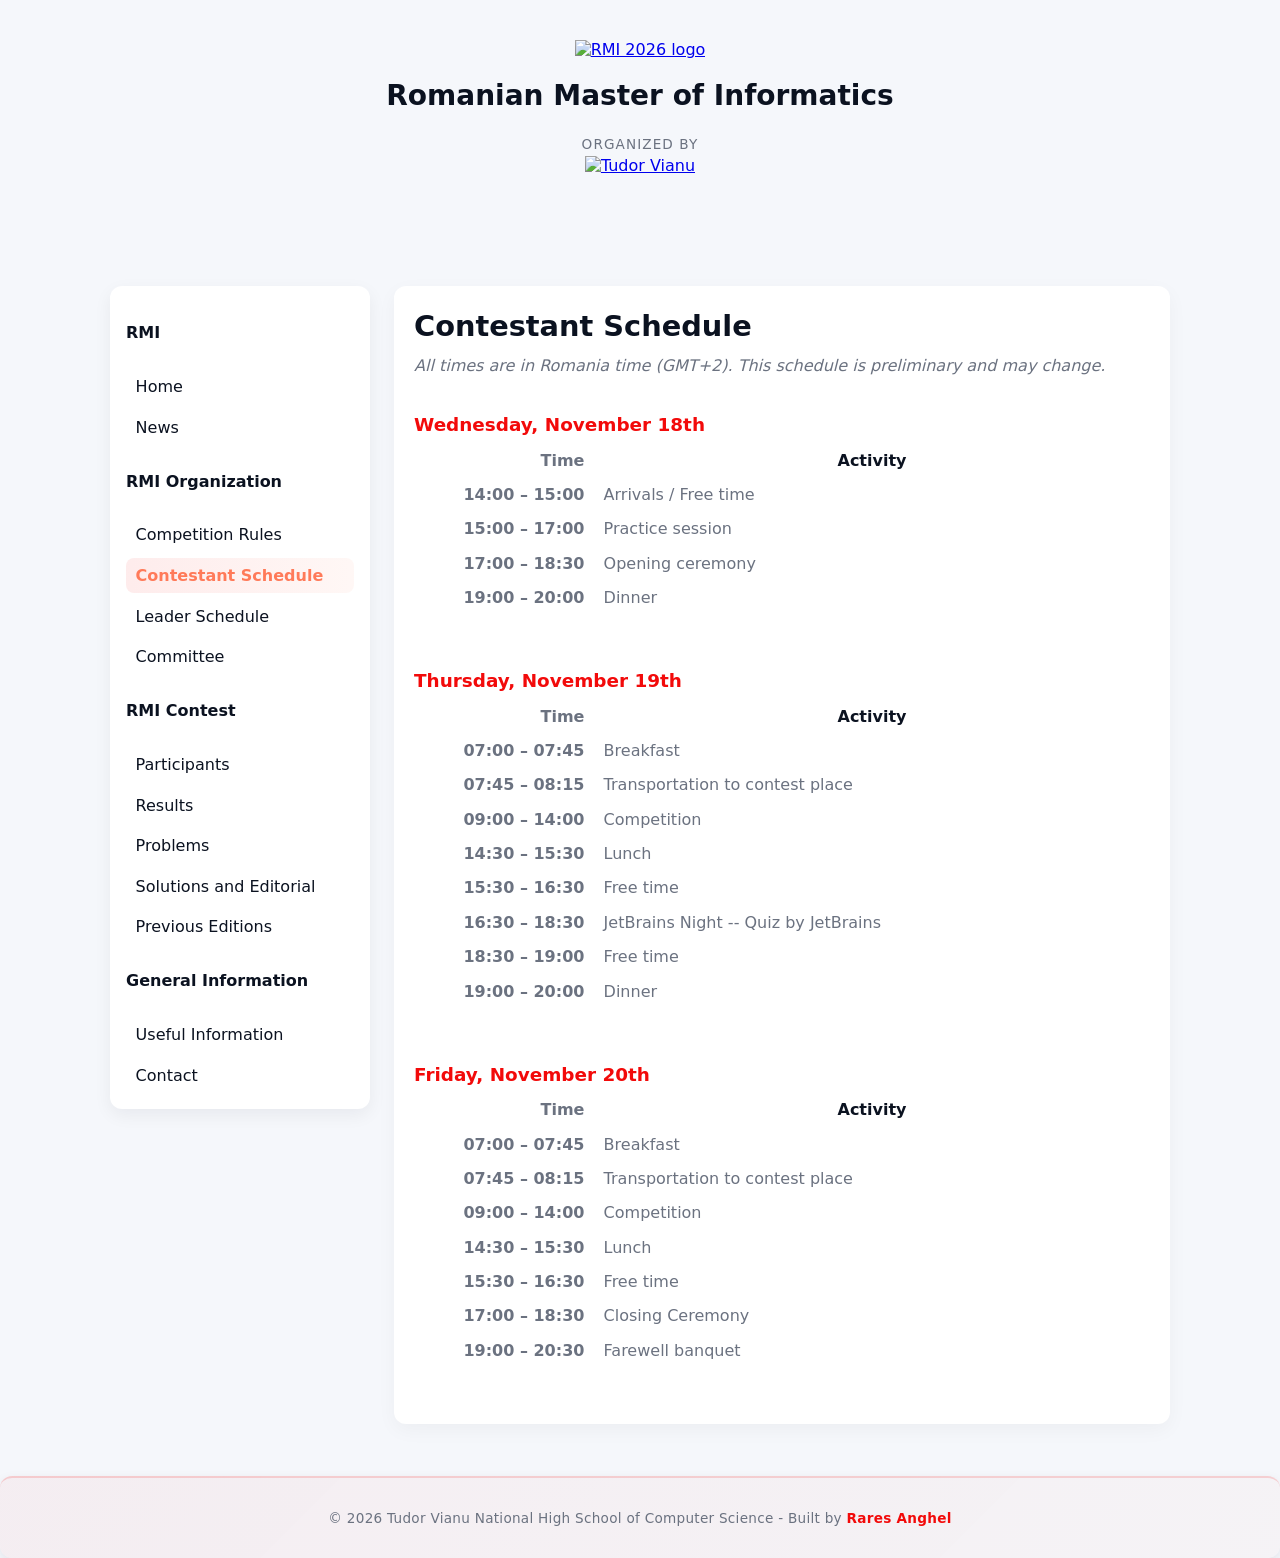
==== rmi_2026/contestants.html @ 2519a8c5 "Program: Talk for Coaches (leaderi) și JetBrains Night - Quiz (concurenți), joi (#39) Claude-Session" ====
<!doctype html>
<html lang="en">
  <head>
    <meta charset="UTF-8">
    <meta name="viewport" content="width=device-width, initial-scale=1">
    <meta name="theme-color" content="#261C4A">

    <title>Contestant Schedule | RMI 2026</title>

    <meta name="description" content="Day-by-day schedule for RMI 2026 contestants, November 18th-20th, 2026, Bucharest.">
    <meta name="robots" content="index, follow">
    <meta name="author" content="Colegiul Național de Informatică &#34;Tudor Vianu&#34;">
    <meta name="keywords" content="RMI, Romanian Master of Informatics, RMI 2026, informatics competition, Bucharest, Tudor Vianu">
    <link rel="canonical" href="https://rmi.lbi.ro/rmi_2026/contestants.html">
    <link rel="alternate" hreflang="en" href="https://rmi.lbi.ro/rmi_2026/contestants.html">

    <link rel="stylesheet" href="assets/css/style.css">

    <link rel="apple-touch-icon" sizes="180x180" href="apple-touch-icon.png">
    <link rel="icon" href="assets/organisers/vianu.png" type="image/png">
    <link rel="manifest" href="site.webmanifest">
    <meta name="msapplication-TileColor" content="#261C4A">

    <link rel="preconnect" href="https://fonts.googleapis.com">
    <link rel="preconnect" href="https://fonts.gstatic.com" crossorigin>
    <link href="https://fonts.googleapis.com/css2?family=Space+Grotesk:wght@400;500;600;700&display=swap" rel="stylesheet">

    <script type="application/ld+json">
{
  "@context": "https://schema.org",
  "@graph": [
    {
      "@type": "BreadcrumbList",
      "itemListElement": [
        {
          "@type": "ListItem",
          "position": 1,
          "name": "Home",
          "item": "https://rmi.lbi.ro/rmi_2026/"
        },
        {
          "@type": "ListItem",
          "position": 2,
          "name": "Contestant Schedule",
          "item": "https://rmi.lbi.ro/rmi_2026/contestants.html"
        }
      ]
    }
  ]
}
    </script>

    <meta property="og:type" content="website">
    <meta property="og:site_name" content="Romanian Master of Informatics 2026">
    <meta property="og:title" content="Contestant Schedule | Romanian Master of Informatics 2026">
    <meta property="og:description" content="Day-by-day schedule for RMI 2026 contestants, November 18th-20th, 2026, Bucharest.">
    <meta property="og:url" content="https://rmi.lbi.ro/rmi_2026/contestants.html">
    <meta property="og:image" content="https://rmi.lbi.ro/rmi_2026/assets/organisers/vianu.png">

    <meta name="twitter:card" content="summary_large_image">
    <meta name="twitter:title" content="Contestant Schedule | Romanian Master of Informatics 2026">
    <meta name="twitter:description" content="Day-by-day schedule for RMI 2026 contestants, November 18th-20th, 2026, Bucharest.">
    <meta name="twitter:image" content="https://rmi.lbi.ro/rmi_2026/assets/organisers/vianu.png">
  </head>
  <body>
    <header class="site-header">
      <div class="container header-inner">
        <a href="index.html"><img src="static/assets/logo.svg" alt="RMI 2026 logo" class="logo"></a>
        <div class="site-title">Romanian Master of Informatics</div>
        <div class="organised-by">
          <div class="by-label">Organized By</div>
          <a href="https://portal.lbi.ro" target="_blank" rel="noopener">
            <img src="assets/organisers/vianu.png" alt="Tudor Vianu" class="vianu-logo">
          </a>
        </div>
      </div>
    </header>

    <div class="container layout">
      <button id="nav-toggle" class="nav-toggle" aria-controls="site-nav" aria-expanded="false" aria-label="Toggle navigation">☰</button>
      <nav id="site-nav" class="site-nav" aria-label="Main navigation">
        <div id="nav-list" class="nav-groups">
          <h4>RMI</h4>
          <ul class="nav-group">
            <li><a href="index.html">Home</a></li>
            <li><a href="news.html">News</a></li>
          </ul>
          <h4>RMI Organization</h4>
          <ul class="nav-group">
            <li><a href="rules.html">Competition Rules</a></li>
            <li><a href="contestants.html" class="active" aria-current="page">Contestant Schedule</a></li>
            <li><a href="leaders.html">Leader Schedule</a></li>
            <li><a href="committee.html">Committee</a></li>
          </ul>
          <h4>RMI Contest</h4>
          <ul class="nav-group">
            <li><a href="participants.html">Participants</a></li>
            <li><a href="results.html">Results</a></li>
            <li><a href="problems.html">Problems</a></li>
            <li><a href="solutions.html">Solutions and Editorial</a></li>
            <li><a href="previous.html">Previous Editions</a></li>
          </ul>
          <h4>General Information</h4>
          <ul class="nav-group">
            <li><a href="useful-information.html">Useful Information</a></li>
            <li><a href="contact.html">Contact</a></li>
          </ul>
        </div>
      </nav>

      <main id="content" class="content">
        <section id="rendered" class="rendered">
        <h1>Contestant Schedule</h1>
        <p><em>All times are in Romania time (GMT+2). This schedule is preliminary and may change.</em></p>
        <section class="schedule-day">
          <h3>Wednesday, November 18th</h3>
          <table class="schedule-table" aria-label="Wednesday schedule">
            <thead><tr><th class="time">Time</th><th class="desc">Activity</th></tr></thead>
            <tbody>
              <tr><td class="time"><strong>14:00 – 15:00</strong></td><td class="desc">Arrivals / Free time</td></tr>
              <tr><td class="time"><strong>15:00 – 17:00</strong></td><td class="desc">Practice session</td></tr>
              <tr><td class="time"><strong>17:00 – 18:30</strong></td><td class="desc">Opening ceremony</td></tr>
              <tr><td class="time"><strong>19:00 – 20:00</strong></td><td class="desc">Dinner</td></tr>
            </tbody>
          </table>
        </section>

        <section class="schedule-day">
          <h3>Thursday, November 19th</h3>
          <table class="schedule-table" aria-label="Thursday schedule">
            <thead><tr><th class="time">Time</th><th class="desc">Activity</th></tr></thead>
            <tbody>
              <tr><td class="time"><strong>07:00 – 07:45</strong></td><td class="desc">Breakfast</td></tr>
              <tr><td class="time"><strong>07:45 – 08:15</strong></td><td class="desc">Transportation to contest place</td></tr>
              <tr><td class="time"><strong>09:00 – 14:00</strong></td><td class="desc">Competition</td></tr>
              <tr><td class="time"><strong>14:30 – 15:30</strong></td><td class="desc">Lunch</td></tr>
              <tr><td class="time"><strong>15:30 – 16:30</strong></td><td class="desc">Free time</td></tr>
              <tr><td class="time"><strong>16:30 – 18:30</strong></td><td class="desc">JetBrains Night -- Quiz by JetBrains</td></tr>
              <tr><td class="time"><strong>18:30 – 19:00</strong></td><td class="desc">Free time</td></tr>
              <tr><td class="time"><strong>19:00 – 20:00</strong></td><td class="desc">Dinner</td></tr>
            </tbody>
          </table>
        </section>

        <section class="schedule-day">
          <h3>Friday, November 20th</h3>
          <table class="schedule-table" aria-label="Friday schedule">
            <thead><tr><th class="time">Time</th><th class="desc">Activity</th></tr></thead>
            <tbody>
              <tr><td class="time"><strong>07:00 – 07:45</strong></td><td class="desc">Breakfast</td></tr>
              <tr><td class="time"><strong>07:45 – 08:15</strong></td><td class="desc">Transportation to contest place</td></tr>
              <tr><td class="time"><strong>09:00 – 14:00</strong></td><td class="desc">Competition</td></tr>
              <tr><td class="time"><strong>14:30 – 15:30</strong></td><td class="desc">Lunch</td></tr>
              <tr><td class="time"><strong>15:30 – 16:30</strong></td><td class="desc">Free time</td></tr>
              <tr><td class="time"><strong>17:00 – 18:30</strong></td><td class="desc">Closing Ceremony</td></tr>
              <tr><td class="time"><strong>19:00 – 20:30</strong></td><td class="desc">Farewell banquet</td></tr>
            </tbody>
          </table>
        </section>
        </section>
      </main>
    </div>

    <footer class="site-footer">&copy; 2026 Tudor Vianu National High School of Computer Science - Built by <a href="https://linkedin.com/in/raresanghel" target="_blank" rel="noopener" title="Visit Rares Anghel's LinkedIn profile">Rares Anghel</a></footer>

    <script src="assets/js/main.js" defer></script>
  </body>
</html>
---- rmi_2026/assets/css/style.css ----
:root {
	/* Modern light palette: clean cards, soft accents */
	--bg: #f5f7fb;
	/* page background */
	--card: #ffffff;
	/* card / panel background */
	--muted: #6b7280;
	/* subdued text */
	--text: #0b1220;
	/* main body text */
	--accent: #ff7a59;
	/* warm accent (orange) */
	--accent-2: #F20A0A;
	/* red secondary accent */
	--glass: rgba(11, 18, 32, 0.04);
	--radius: 12px;
	--max-width: 1100px;
}

* {
	box-sizing: border-box
}

html,
body {
	height: 100%
}

body {
	margin: 0;
	font-family: Inter, ui-sans-serif, system-ui, -apple-system, 'Segoe UI', Roboto, 'Helvetica Neue', Arial;
	background: var(--bg);
	color: var(--text);
	-webkit-font-smoothing: antialiased;
	-moz-osx-font-smoothing: grayscale;
}

.container {
	max-width: var(--max-width);
	margin: 0 auto;
	padding: 1.25rem
}

.site-header {
	padding: 1.25rem 0;
	display: flex;
	justify-content: center
}

.site-header .logo {
	height: auto;
	width: min(100%, 640px);
	flex: 0 0 auto
}

.site-title {
	font-size: 1.75rem;
	margin: 0;
	font-weight: 700;
	color: var(--text);
	text-align: center;
	margin-top: .5rem
}

.header-inner {
	display: flex;
	flex-direction: column;
	align-items: center;
	gap: .75rem
}

.organised-by {
	display: flex;
	flex-direction: column;
	align-items: center;
	gap: .25rem;
	margin-top: .75rem
}

.by-label {
	font-size: .85rem;
	color: var(--muted);
	text-transform: uppercase;
	letter-spacing: .08em
}

.vianu-logo {
	height: 70px;
	display: block
}

.layout {
	display: grid;
	grid-template-columns: 260px 1fr;
	gap: 1.5rem;
	align-items: start
}

.site-nav {
	background: var(--card);
	padding: 1rem;
	border-radius: var(--radius);
	box-shadow: 0 6px 18px rgba(11, 18, 32, 0.06)
}

.site-nav h3 {
	margin: 0 0 .5rem 0;
	font-size: .95rem;
	color: var(--muted)
}

.site-nav ul {
	list-style: none;
	padding: 0;
	margin: 0;
	display: flex;
	flex-direction: column;
	gap: .35rem
}

.site-nav a {
	display: block;
	padding: .5rem .6rem;
	border-radius: 8px;
	color: var(--text);
	text-decoration: none
}

.site-nav a:hover {
	background: linear-gradient(90deg, rgba(242, 10, 10, 0.06), rgba(255, 122, 89, 0.04));
	color: var(--accent);
	cursor: pointer;
}

.site-nav a.active {
	background: linear-gradient(90deg, rgba(242, 10, 10, 0.08), rgba(255, 122, 89, 0.06));
	color: var(--accent);
	font-weight: 600;
}

.content {
	background: var(--card);
	padding: 1.25rem;
	border-radius: var(--radius);
	box-shadow: 0 6px 20px rgba(11, 18, 32, 0.04)
}

/* Markdown content styles */
.content h1 {
	font-size: 1.8rem;
	margin: .2rem 0 .6rem 0
}

.content h2 {
	font-size: 1.35rem;
	margin: .6rem 0 .5rem 0;
	color: var(--accent-2)
}

.content .coming-soon-note {
	font-style: italic;
	font-size: 1.15rem
}

.content h3 {
	font-size: 1.15rem;
	margin: .45rem 0 .65rem 0;
	color: var(--accent-2);
	font-weight: 700
}

.content p {
	line-height: 1.65;
	color: var(--muted);
	margin: 0 0 1rem 0
}

.content a {
	color: var(--accent);
	text-decoration: none
}

.content ul {
	padding-left: 1.25rem;
	margin: 0 0 1rem 0
}

.content li {
	margin: .4rem 0
}

.content pre {
	background: #07111a;
	padding: 1rem;
	border-radius: 8px;
	overflow: auto;
	color: #cbd5e1
}

.content code {
	background: rgba(255, 255, 255, 0.03);
	padding: .15rem .35rem;
	border-radius: 6px;
	color: #f8fafc
}

blockquote {
	border-left: 3px solid rgba(242, 10, 10, 0.12);
	padding: .4rem 1rem;
	color: var(--muted);
	margin: 0 0 1rem 0;
	background: linear-gradient(90deg, rgba(242, 10, 10, 0.02), transparent)
}

.site-footer {
	border-top: 2px solid rgba(242, 10, 10, 0.15);
	padding: 2rem 0;
	text-align: center;
	color: var(--muted);
	margin-top: 2rem;
	background: linear-gradient(135deg, rgba(242, 10, 10, 0.04), rgba(255, 122, 89, 0.03));
	border-radius: var(--radius);
	font-size: 0.85rem;
	font-weight: 500;
	letter-spacing: 0.02em;
	box-shadow: 0 4px 12px rgba(11, 18, 32, 0.08);
}

.site-footer a {
	color: #F20A0A;
	text-decoration: none;
	font-weight: 600;
}

.site-footer a:hover {
	color: #B80808;
	text-decoration: underline;
}

/* Responsive */
@media (max-width:880px) {
	.layout {
		grid-template-columns: 1fr;
	}

	.site-nav {
		order: 2
	}

	.content {
		order: 1
	}
}

/* Mobile navigation toggle */
.nav-toggle {
	display: none;
	position: fixed;
	right: 1rem;
	top: 1rem;
	z-index: 60;
	background: var(--card);
	color: var(--text);
	border: 0;
	padding: .5rem .75rem;
	border-radius: 10px;
	box-shadow: 0 6px 18px rgba(2, 6, 23, 0.6);
	font-size: 1.2rem;
}

@media (max-width:880px) {
	.nav-toggle {
		display: block
	}

	.site-nav {
		position: fixed;
		left: 0;
		top: 0;
		bottom: 0;
		width: 78%;
		max-width: 320px;
		transform: translateX(-110%);
		transition: transform .28s ease;
		z-index: 50;
		padding: 1.25rem;
		overflow: auto
	}

	.site-nav.open {
		transform: translateX(0)
	}

	.container.layout {
		padding-left: 0;
		padding-right: 0
	}

	body.nav-open {
		overflow: hidden
	}
}

/* Reduce header logo on small screens so it doesn't dominate the viewport */
@media (max-width:520px) {
	.site-header .logo {
		width: 100%
	}
}

/* Overlay shown when mobile nav is open */
.nav-overlay {
	position: fixed;
	inset: 0;
	background: rgba(2, 6, 23, 0.55);
	opacity: 0;
	transition: opacity .25s ease;
	z-index: 45
}

.nav-overlay.visible {
	opacity: 1
}

/* Fluid images and media responsiveness */
img {
	max-width: 100%;
	height: auto;
	display: block
}

.content img {
	border-radius: 8px
}

/* Make tables scrollable on small screens */
.committee-section,
.schedule-day {
	overflow: auto
}

.committee-table,
.schedule-table {
	min-width: 600px
}


/* preview split */
.rendered {
	min-height: 200px
}

/* Committee table styles */
.committee-table {
	width: 100%;
	border-collapse: collapse;
	margin: 0 0 1rem 0
}

.committee-table th,
.committee-table td {
	border: 1px solid rgba(255, 255, 255, 0.04);
	padding: .5rem .75rem;
	text-align: left;
	word-wrap: break-word;
	overflow-wrap: break-word;
}

.committee-table thead th {
	background: linear-gradient(90deg, rgba(96, 165, 250, 0.06), rgba(125, 211, 252, 0.03));
	color: var(--accent);
	font-weight: 700
}

.committee-table tbody tr:nth-child(even) {
	background: rgba(255, 255, 255, 0.01)
}

.committee-table .role {
	width: 22%;
	font-weight: 600;
	color: var(--text)
}

.committee-table .name {
	width: 38%;
	font-weight: 600
}

.committee-table .org {
	color: var(--muted)
}

.committee-section {
	margin-bottom: 1.25rem
}

.committee-section h3 {
	margin-top: 0;
	display: inline-block;
	padding: .25rem .6rem;
	border-radius: 10px;
	background: linear-gradient(90deg, rgba(96, 165, 250, 0.03), rgba(125, 211, 252, 0.01));
	color: var(--accent);
	font-weight: 700;
	letter-spacing: .01em
}

/* Schedule tables */
.schedule-day {
	margin-bottom: 1.25rem
}

.schedule-day h3 {
	margin: 0 0 .5rem 0;
	color: var(--accent-2);
	font-weight: 700
}

.schedule-table {
	width: 100%;
	border-collapse: collapse;
	margin: 0 0 1rem 0
}

.schedule-table th,
.schedule-table td {
	padding: .45rem .6rem;
	border-bottom: 1px solid rgba(255, 255, 255, 0.03);
	word-wrap: break-word;
	overflow-wrap: break-word;
}

.schedule-table th.time,
.schedule-table td.time {
	text-align: right;
	width: 180px;
	color: var(--muted);
	white-space: nowrap
}

.schedule-table td.desc {
	color: var(--muted)
}

/* Powered-by inline block to keep sponsor text and logo on one line on desktop only */
@media (min-width: 521px) {
	.powered-by {
		display: inline-flex;
		align-items: center;
		gap: 0.5rem;
		white-space: nowrap;
	}
	.powered-by img {
		height: 28px;
		width: auto;
		display: inline-block;
	}
}

.schedule-table tbody tr:hover td {
	background: rgba(125, 211, 252, 0.02)
}

/* Sponsor image fit */
.sponsors {
	display: flex;
	gap: 1rem;
	flex-wrap: wrap;
	align-items: center;
	justify-content: center
}

.sponsor-logo {
	max-height: 240px;
	width: auto;
	display: block;
	object-fit: contain
}

/* Auto-scroll sponsors gallery */
.auto-scroll {
	position: relative;
	overflow: hidden;
	height: 6rem;
	width: 100%;
	margin: 2rem 0;
}

.auto-scroll .movable {
	height: 6rem;
	width: max-content;
	position: absolute;
	top: 0;
	left: 0;
	overflow: hidden;
	animation: slide 10s linear infinite;
}

.sponsors-movable {
	animation-duration: 20s;
}

.auto-scroll .movable:hover {
	animation-play-state: paused;
}

@keyframes slide {
	100% {
		transform: translateX(-50%);
	}
}

.auto-scroll img {
	display: inline-block;
	height: 100%;
	width: auto;
	margin: 0 1rem;
	transform: scale(90%);
	transition: .25s transform;
}

.auto-scroll img:hover {
	transform: scale(100%);
}

/* Participants table */
.participants-table-wrap {
	overflow: auto;
	margin: 0 0 1rem 0
}

.participants-table {
	width: 100%;
	border-collapse: collapse;
	min-width: 640px
}

.participants-table th,
.participants-table td {
	padding: .5rem .75rem;
	border-bottom: 1px solid rgba(255, 255, 255, 0.03);
	text-align: left
}

.participants-table thead th {
	background: linear-gradient(90deg, rgba(96, 165, 250, 0.04), rgba(125, 211, 252, 0.02));
	color: var(--accent);
	font-weight: 700
}

.participants-table tbody tr:nth-child(even) {
	background: rgba(255, 255, 255, 0.01)
}

.participants-table .flag-col {
	width: 54px
}

.participants-table .flag-col img {
	width: 40px;
	height: auto;
	display: block
}

@media (max-width: 520px) {
	.schedule-table {
		min-width: auto;
	}

	.committee-table {
		min-width: auto;
	}
}

/* Team card layout - flashcard/postcard style */
.participants-grid {
	display: grid;
	grid-template-columns: repeat(auto-fill, minmax(320px, 1fr));
	gap: 1.5rem;
	margin-top: 1rem
}

.team-card {
	background: var(--card);
	border-radius: 16px;
	overflow: hidden;
	box-shadow: 0 8px 24px rgba(11, 18, 32, 0.08);
	transition: transform 0.3s ease, box-shadow 0.3s ease, opacity 0.6s ease, transform 0.6s ease;
	border: 2px solid rgba(242, 10, 10, 0.1);
	display: flex;
	flex-direction: column;
}

/* Scroll fade-in animation */
.team-card.fade-in {
	opacity: 0;
	transform: translateY(30px);
}

.team-card.fade-in-visible {
	opacity: 1;
	transform: translateY(0);
}

.team-card:hover {
	transform: translateY(-8px);
	box-shadow: 0 12px 32px rgba(11, 18, 32, 0.15);
	border-color: rgba(242, 10, 10, 0.3);
}

.team-flag-header {
	background: linear-gradient(135deg, rgba(242, 10, 10, 0.08), rgba(255, 122, 89, 0.08));
	padding: 1.5rem;
	display: flex;
	justify-content: center;
	align-items: center;
	min-height: 120px;
	border-bottom: 2px solid rgba(242, 10, 10, 0.15);
}

.flag-img {
	width: 100px;
	height: auto;
	display: block;
	filter: drop-shadow(0 4px 8px rgba(0, 0, 0, 0.1));
}

.team-name {
	font-weight: 700;
	color: var(--accent);
	font-size: 1.25rem;
	padding: 1rem 1.25rem 0.75rem;
	text-align: center;
	border-bottom: 1px solid rgba(242, 10, 10, 0.1);
}

.team-info {
	padding: 1rem 1.25rem 1.25rem;
	display: flex;
	flex-direction: column;
	gap: 0.75rem;
	flex-grow: 1;
}

.team-leaders,
.team-students {
	line-height: 1.6;
	display: flex;
	flex-direction: column;
	gap: 0.5rem;
}

.team-leaders .label,
.team-students .label {
	font-weight: 700;
	color: var(--accent-2);
	font-size: 0.95rem;
	text-transform: uppercase;
	letter-spacing: 0.05em;
}

.member-list {
	display: flex;
	flex-direction: column;
	gap: 0.35rem;
	padding-left: 0.5rem;
}

.member-item {
	color: var(--muted);
	font-size: 0.95rem;
	line-height: 1.5;
	padding: 0.25rem 0;
}

@media (max-width: 768px) {
	.participants-grid {
		grid-template-columns: repeat(auto-fill, minmax(280px, 1fr));
		gap: 1.25rem;
	}

	.flag-img {
		width: 80px;
	}

	.team-flag-header {
		min-height: 100px;
		padding: 1.25rem;
	}
}

@media (max-width: 520px) {
	.participants-grid {
		grid-template-columns: 1fr;
		gap: 1rem;
	}

	.flag-img {
		width: 70px;
	}

	.team-name {
		font-size: 1.15rem;
	}
}

/* Inline member list styling - removed as not used with new card design */

/* News page styles - modern card layout */
.news-container {
	display: flex;
	flex-direction: column;
	gap: 1rem
}

.news-grid {
	display: grid;
	grid-template-columns: repeat(auto-fit, minmax(260px, 1fr));
	gap: 1rem
}

.news-card {
	background: var(--card);
	padding: 1rem;
	border-radius: 12px;
	border: 1px solid rgba(11, 18, 32, 0.04);
	box-shadow: 0 8px 24px rgba(11, 18, 32, 0.06);
	display: flex;
	flex-direction: column;
	gap: .6rem
}

.news-title {
	font-size: 1.05rem;
	color: var(--text);
	font-weight: 700;
	margin: 0
}

.news-meta {
	font-size: .85rem;
	color: var(--muted);
	display: flex;
	gap: .5rem;
	align-items: center
}

.news-excerpt {
	color: var(--muted);
	line-height: 1.5;
	margin: 0
}

.news-actions {
	margin-top: auto;
	display: flex;
	justify-content: flex-end
}

.news-link {
	background: linear-gradient(90deg, var(--accent), var(--accent-2));
	color: #041126;
	padding: .45rem .7rem;
	border-radius: 8px;
	text-decoration: none;
	font-weight: 700
}

.news-link:hover {
	filter: brightness(1.05)
}

/* Single article tweaks */
.article-header {
	margin-bottom: 1rem
}

.article-header h1 {
	margin: 0 0 .25rem 0
}

.article-meta {
	color: var(--muted);
	font-size: .9rem;
	margin-bottom: .75rem
}

@media (max-width:520px) {
	.news-card {
		padding: .75rem
	}

	.news-title {
		font-size: 1rem
	}
}

/* Results page styles */
.results-section {
	margin: 2rem 0
}

.results-table {
	width: 100%;
	border-collapse: collapse;
	background: var(--card);
	border-radius: 10px;
	overflow: hidden
}

.results-table thead {
	background: var(--primary);
	color: #fff
}

.results-table th,
.results-table td {
	padding: .75rem 1rem;
	text-align: left;
	border-bottom: 1px solid rgba(255, 255, 255, 0.05)
}

.results-table tbody tr:hover {
	background: rgba(108, 68, 255, 0.05)
}

.results-table tbody tr:last-child td {
	border-bottom: none
}

/* Medal badges */
.medal-badge {
	display: inline-block;
	padding: .35rem .85rem;
	border-radius: 16px;
	font-size: .85rem;
	font-weight: 600;
	white-space: nowrap
}

.medal-gold {
	background: linear-gradient(135deg, #fbbf24, #f59e0b);
	color: #78350f
}

.medal-silver {
	background: linear-gradient(135deg, #e5e7eb, #d1d5db);
	color: #374151
}

.medal-bronze {
	background: linear-gradient(135deg, #f97316, #ea580c);
	color: #fff
}

@media (max-width:768px) {
	.results-table {
		font-size: .9rem
	}

	.results-table th,
	.results-table td {
		padding: .5rem .65rem
	}

	.medal-badge {
		padding: .25rem .6rem;
		font-size: .8rem
	}
}

/* Previous editions page styles */
.previous-grid {
	display: grid;
	grid-template-columns: repeat(auto-fill, minmax(250px, 1fr));
	gap: 1.5rem;
	margin-top: 1.5rem;
}

.edition-card {
	background: var(--card);
	border-radius: 16px;
	overflow: hidden;
	box-shadow: 0 8px 24px rgba(11, 18, 32, 0.08);
	transition: transform 0.3s ease, box-shadow 0.3s ease;
	border: 2px solid rgba(242, 10, 10, 0.1);
	text-decoration: none;
	display: flex;
	flex-direction: column;
	align-items: center;
	padding: 1rem;
}

.edition-card:hover {
	transform: translateY(-8px);
	box-shadow: 0 12px 32px rgba(11, 18, 32, 0.15);
	border-color: rgba(242, 10, 10, 0.3);
}

.edition-card img {
	width: 100%;
	max-width: 200px;
	height: auto;
	border-radius: 8px;
	margin-bottom: 1rem;
}

.edition-year {
	font-size: 1.5rem;
	font-weight: 700;
	color: var(--accent);
	text-align: center;
}

@media (max-width: 768px) {
	.previous-grid {
		grid-template-columns: repeat(auto-fill, minmax(200px, 1fr));
		gap: 1rem;
	}

	.edition-card {
		padding: 0.75rem;
	}

	.edition-card img {
		max-width: 150px;
	}

	.edition-year {
		font-size: 1.25rem;
	}
}

@media (max-width: 520px) {
	.previous-grid {
		grid-template-columns: 1fr;
		gap: 1rem;
	}

	.edition-card img {
		max-width: 200px;
	}

	.edition-year {
		font-size: 1.3rem;
	}
}

/* Problems page styles - postcard design */
.day-section {
	margin-bottom: 2rem;
}

.problems-grid {
	display: grid;
	grid-template-columns: repeat(auto-fill, minmax(250px, 1fr));
	gap: 1.5rem;
	margin-top: 1rem;
}

.problem-card {
	background: var(--card);
	border-radius: 16px;
	overflow: hidden;
	box-shadow: 0 8px 24px rgba(11, 18, 32, 0.08);
	transition: transform 0.3s ease, box-shadow 0.3s ease;
	border: 2px solid rgba(242, 10, 10, 0.1);
	padding: 1.5rem;
	text-align: center;
}

.problem-card:hover {
	transform: translateY(-4px);
	box-shadow: 0 12px 32px rgba(11, 18, 32, 0.15);
	border-color: rgba(242, 10, 10, 0.3);
}

.problem-card h3 {
	margin: 0 0 1rem 0;
	color: var(--text);
}

.problem-card .download-btn {
	display: inline-block;
	background: var(--accent);
	color: white;
	padding: 0.5rem 1rem;
	border-radius: 8px;
	text-decoration: none;
	transition: background 0.3s ease;
}

.problem-card .download-btn:hover {
	background: var(--accent-2);
}

.problem-card.coming-soon {
	opacity: 0.7;
}

.problem-card.coming-soon .coming-soon-text {
	color: var(--muted);
	font-style: italic;
}

/* Download all button */
.download-all-section {
	text-align: center;
	margin-bottom: 2rem;
}

.download-all-btn {
	display: inline-block;
	background: white;
	color: var(--accent); /* Orange text on white background */
	padding: 1rem 2rem;
	border-radius: 12px;
	text-decoration: none;
	font-size: 1.2rem;
	font-weight: 600;
	transition: background 0.3s ease, color 0.3s ease, transform 0.3s ease;
	box-shadow: 0 4px 12px rgba(0, 0, 0, 0.1);
	border: 2px solid var(--accent);
}

.download-all-btn:hover {
	background: var(--accent);
	color: white; /* White text on orange background */
	transform: translateY(-2px);
	box-shadow: 0 6px 16px rgba(255, 122, 89, 0.4);
}
/* Static navigation groups (rendered into every page by scripts/build_site.py) */
.nav-groups {
	display: flex;
	flex-direction: column;
	gap: .35rem
}

.nav-group {
	padding: 0 0 0 .5rem
}

/* Participants page (generated by scripts/generate_participants_2026.py) */
.participants-note {
	color: var(--muted);
	font-size: 0.95rem;
	margin-top: -0.25rem;
}

.content .participants-stats {
	list-style: none;
	margin: 1rem 0 0.5rem;
	padding: 0;
	display: flex;
	flex-wrap: wrap;
	gap: 0.75rem;
}

.participants-stats li {
	background: var(--card);
	border: 1px solid rgba(242, 10, 10, 0.12);
	border-radius: var(--radius);
	padding: 0.5rem 0.9rem;
	color: var(--muted);
	font-size: 0.95rem;
}

.participants-stats strong {
	color: var(--accent-2);
	font-size: 1.2rem;
	margin-right: 0.25rem;
}

.country-section {
	margin-top: 1.75rem;
}

.country-summary {
	list-style: none;
	cursor: pointer;
	display: flex;
	align-items: center;
	gap: 0.75rem;
	padding-bottom: 0.5rem;
	border-bottom: 2px solid rgba(242, 10, 10, 0.15);
	border-radius: 4px;
}

.country-summary::-webkit-details-marker {
	display: none;
}

.country-summary::after {
	content: "";
	width: 0.55rem;
	height: 0.55rem;
	border-right: 2px solid var(--muted);
	border-bottom: 2px solid var(--muted);
	transform: rotate(45deg);
	margin: 0 0.25rem 0.2rem 0;
	transition: transform 0.2s ease;
	flex-shrink: 0;
}

.country-section[open] > .country-summary::after {
	transform: rotate(-135deg);
	margin-bottom: -0.2rem;
}

.country-summary:hover .country-heading span {
	text-decoration: underline;
}

.country-summary:focus-visible {
	outline: 2px solid var(--accent-2);
	outline-offset: 4px;
}

.country-heading {
	display: flex;
	align-items: center;
	gap: 0.75rem;
	flex: 1;
	margin: 0;
}

.country-heading small {
	margin-left: auto;
	color: var(--muted);
	font-size: 0.85rem;
	font-weight: 500;
}

.country-section .participants-grid {
	margin-top: 1.25rem;
}

.toggle-all {
	font: inherit;
	font-weight: 600;
	font-size: 0.9rem;
	color: var(--accent-2);
	background: var(--card);
	border: 1px solid rgba(242, 10, 10, 0.3);
	border-radius: 999px;
	padding: 0.45rem 1.1rem;
	margin-top: 0.5rem;
	cursor: pointer;
	transition: background 0.2s ease, color 0.2s ease;
}

.toggle-all:hover,
.toggle-all:focus-visible {
	background: var(--accent-2);
	color: #fff;
}

.country-flag {
	width: 44px;
	height: 30px;
	object-fit: cover;
	border-radius: 4px;
	box-shadow: 0 1px 4px rgba(0, 0, 0, 0.25);
	flex-shrink: 0;
}

.team-card--compact:hover {
	transform: translateY(-4px);
}

.team-card--compact .team-name {
	border-bottom: 0;
	padding-bottom: 0.4rem;
}

.team-badges {
	display: flex;
	justify-content: center;
	flex-wrap: wrap;
	gap: 0.5rem;
	padding: 0 1.25rem 0.9rem;
	border-bottom: 1px solid rgba(242, 10, 10, 0.1);
}

.badge {
	font-size: 0.75rem;
	font-weight: 600;
	letter-spacing: 0.04em;
	text-transform: uppercase;
	border-radius: 999px;
	padding: 0.2rem 0.65rem;
	background: var(--glass);
	color: var(--muted);
}

.badge-national { background: rgba(242, 10, 10, 0.1); color: var(--accent-2); }
.badge-regional { background: rgba(255, 122, 89, 0.15); color: #b8451f; }
.badge-onsite { background: rgba(22, 163, 74, 0.12); color: #15803d; }
.badge-online { background: rgba(37, 99, 235, 0.12); color: #1d4ed8; }

.content ul.member-list {
	list-style: none;
	margin: 0;
	padding-left: 0.5rem;
}

.team-card .none {
	color: var(--muted);
	padding-left: 0.5rem;
}

/* Rules page */
.content h4 {
	font-size: 1rem;
	margin: 0.9rem 0 0.5rem;
	color: var(--text);
	font-weight: 700;
}

.content h2 {
	margin-top: 1.6rem;
}

.content h3 {
	margin-top: 1.2rem;
}

.content ol {
	padding-left: 1.5rem;
	margin: 0 0 1rem 0;
}

.content pre code {
	background: none;
	color: inherit;
	padding: 0;
}

.content p code,
.content li code {
	background: rgba(11, 18, 32, 0.07);
	color: var(--text);
}

/* let wide blocks (code) scroll inside the content column instead of widening the page */
.content {
	min-width: 0;
}

.content pre {
	max-width: 100%;
}

/* Rules page: embedded PDF */
.rules-download {
	margin: 0 0 0.75rem;
}

.pdf-embed {
	display: block;
	width: 100%;
	height: 85vh;
	min-height: 600px;
	border: 1px solid rgba(11, 18, 32, 0.12);
	border-radius: 8px;
	background: var(--bg);
}

/* Useful information page */
.places-grid {
	display: grid;
	grid-template-columns: repeat(auto-fill, minmax(320px, 1fr));
	gap: 1.25rem;
	margin-top: 1rem;
}

.place-card {
	background: var(--card);
	border: 2px solid rgba(242, 10, 10, 0.1);
	border-radius: 16px;
	padding: 1.1rem 1.25rem 1.25rem;
	display: flex;
	flex-direction: column;
	min-width: 0;
}

.place-kind {
	align-self: flex-start;
	font-size: 0.75rem;
	font-weight: 600;
	letter-spacing: 0.04em;
	text-transform: uppercase;
	border-radius: 999px;
	padding: 0.2rem 0.65rem;
	background: rgba(242, 10, 10, 0.1);
	color: var(--accent-2);
}

.content .place-name {
	margin: 0.6rem 0 0.35rem;
	font-size: 1.1rem;
	color: var(--text);
}

.place-address {
	margin: 0 0 0.35rem;
	color: var(--text);
}

.place-note {
	font-size: 0.92rem;
	margin: 0 0 0.75rem;
}

.place-map {
	width: 100%;
	height: 220px;
	border: 0;
	border-radius: 10px;
	margin-top: auto;
	background: var(--bg);
}

@media (max-width: 520px) {
	.places-grid {
		grid-template-columns: 1fr;
	}
}

/* Home page: presentation video (16:9, scales with the content column) */
.video-embed {
	position: relative;
	width: 100%;
	aspect-ratio: 16 / 9;
	border-radius: 12px;
	overflow: hidden;
	background: #000;
	box-shadow: 0 6px 20px rgba(11, 18, 32, 0.12);
}

.video-embed iframe {
	position: absolute;
	inset: 0;
	width: 100%;
	height: 100%;
	border: 0;
}

.video-link {
	margin: 0.5rem 0 0;
	font-size: 0.9rem;
}
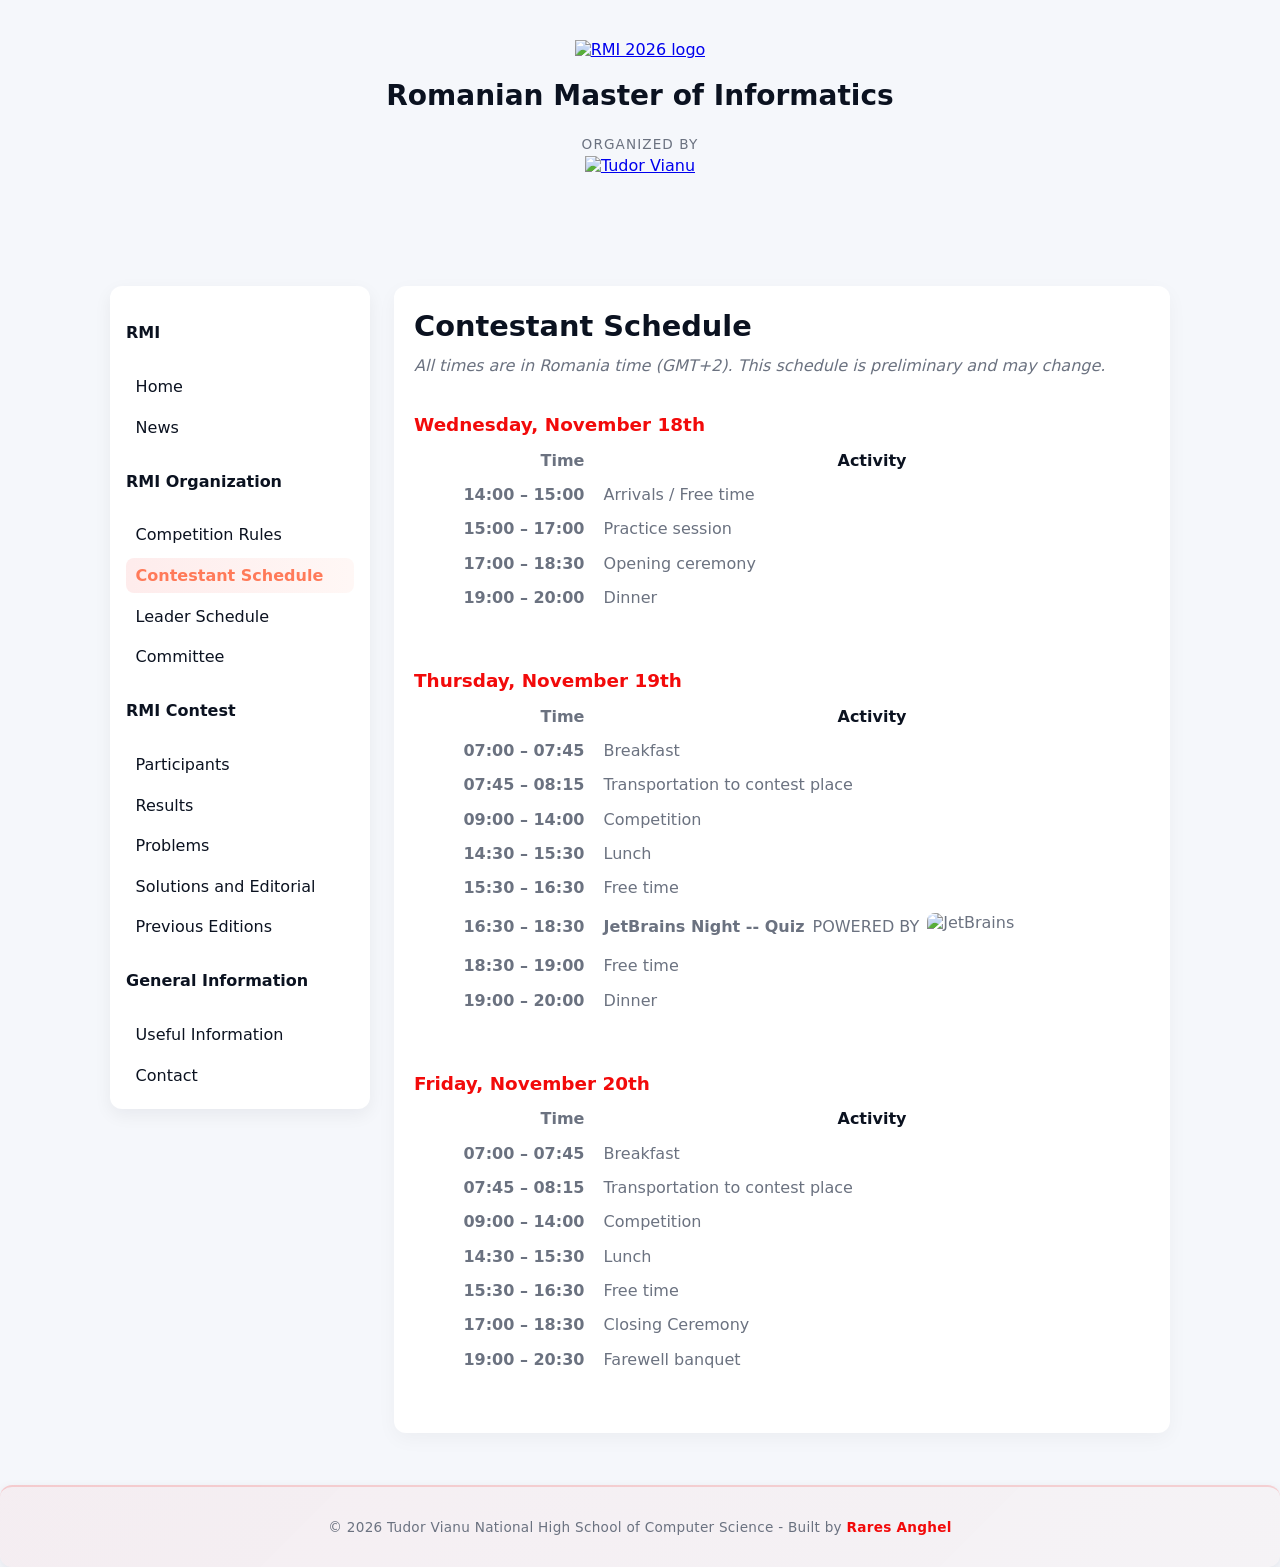
==== commit 443f2cca: "Program: logo JetBrains la activitățile de joi, ca în 2025 (#40) Claude-Session: https://claude.ai/c" ====
--- a/rmi_2026/contestants.html
+++ b/rmi_2026/contestants.html
@@ -135,7 +135,7 @@
               <tr><td class="time"><strong>09:00 – 14:00</strong></td><td class="desc">Competition</td></tr>
               <tr><td class="time"><strong>14:30 – 15:30</strong></td><td class="desc">Lunch</td></tr>
               <tr><td class="time"><strong>15:30 – 16:30</strong></td><td class="desc">Free time</td></tr>
-              <tr><td class="time"><strong>16:30 – 18:30</strong></td><td class="desc">JetBrains Night -- Quiz by JetBrains</td></tr>
+              <tr><td class="time"><strong>16:30 – 18:30</strong></td><td class="desc"><span class="powered-by"><strong>JetBrains Night -- Quiz</strong> POWERED BY <img src="assets/sponsors/jetbrains.svg" alt="JetBrains"></span></td></tr>
               <tr><td class="time"><strong>18:30 – 19:00</strong></td><td class="desc">Free time</td></tr>
               <tr><td class="time"><strong>19:00 – 20:00</strong></td><td class="desc">Dinner</td></tr>
             </tbody>
--- a/rmi_2026/assets/css/style.css
+++ b/rmi_2026/assets/css/style.css
@@ -458,6 +458,12 @@
 	}
 }
 
+.powered-by img {
+	height: 28px;
+	width: auto;
+	vertical-align: middle;
+}
+
 .schedule-table tbody tr:hover td {
 	background: rgba(125, 211, 252, 0.02)
 }
